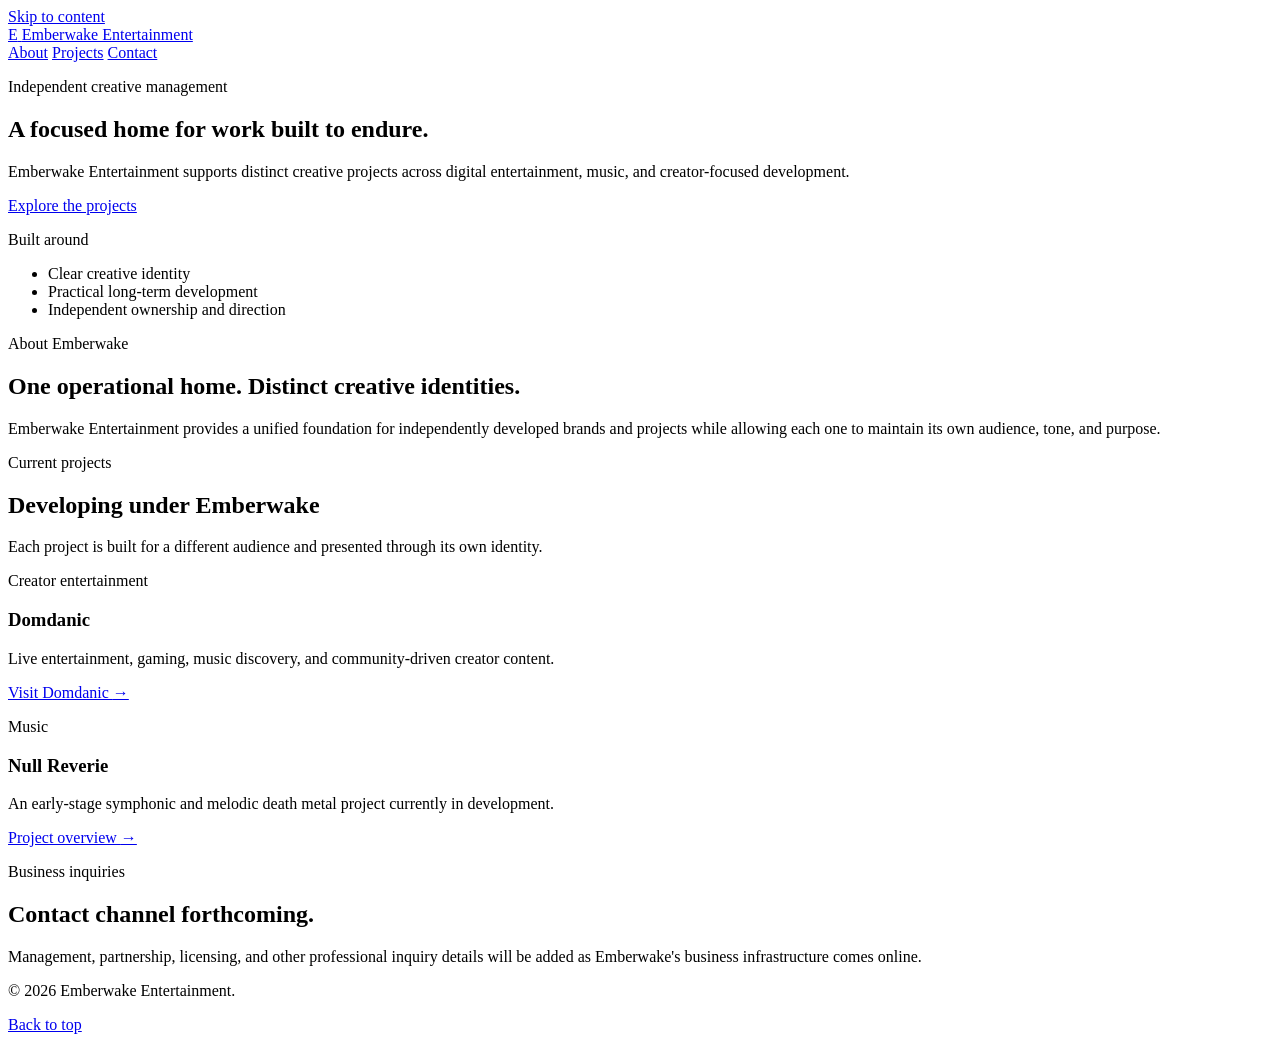
==== index.html @ 632dcb49 "Add Emberwake homepage" ====
<!doctype html>
<html lang="en">
<head>
  <meta charset="utf-8">
  <meta name="viewport" content="width=device-width, initial-scale=1">
  <meta name="description" content="Emberwake Entertainment is an independent home for creator-led entertainment, music, and practical creative projects.">
  <meta name="robots" content="noindex, nofollow">
  <title>Emberwake Entertainment</title>
  <link rel="stylesheet" href="./styles.css">
</head>
<body>
  <a class="skip-link" href="#main-content">Skip to content</a>

  <header class="site-header">
    <div class="container nav-wrap">
      <a class="brand" href="./" aria-label="Emberwake Entertainment home">
        <span class="brand-mark" aria-hidden="true">E</span>
        <span class="brand-name">Emberwake Entertainment</span>
      </a>

      <nav aria-label="Primary navigation">
        <a href="#about">About</a>
        <a href="#projects">Projects</a>
        <a href="#contact">Contact</a>
      </nav>
    </div>
  </header>

  <main id="main-content">
    <section class="hero">
      <div class="container hero-grid">
        <div class="hero-copy">
          <p class="eyebrow">Independent creative management</p>
          <h1>A focused home for work built to endure.</h1>
          <p class="hero-text">
            Emberwake Entertainment supports distinct creative projects across digital entertainment,
            music, and creator-focused development.
          </p>
          <a class="button button-primary" href="#projects">Explore the projects</a>
        </div>

        <div class="hero-panel" aria-label="Emberwake principles">
          <p class="panel-label">Built around</p>
          <ul class="principles-list">
            <li>Clear creative identity</li>
            <li>Practical long-term development</li>
            <li>Independent ownership and direction</li>
          </ul>
        </div>
      </div>
    </section>

    <section class="section" id="about">
      <div class="container narrow">
        <p class="eyebrow">About Emberwake</p>
        <h2>One operational home. Distinct creative identities.</h2>
        <p class="section-lead">
          Emberwake Entertainment provides a unified foundation for independently developed brands
          and projects while allowing each one to maintain its own audience, tone, and purpose.
        </p>
      </div>
    </section>

    <section class="section section-alt" id="projects">
      <div class="container">
        <div class="section-heading">
          <div>
            <p class="eyebrow">Current projects</p>
            <h2>Developing under Emberwake</h2>
          </div>
          <p>Each project is built for a different audience and presented through its own identity.</p>
        </div>

        <div class="project-grid">
          <article class="project-card">
            <p class="project-type">Creator entertainment</p>
            <h3>Domdanic</h3>
            <p>
              Live entertainment, gaming, music discovery, and community-driven creator content.
            </p>
            <a class="text-link" href="https://domdanic.com">Visit Domdanic <span aria-hidden="true">→</span></a>
          </article>

          <article class="project-card">
            <p class="project-type">Music</p>
            <h3>Null Reverie</h3>
            <p>
              An early-stage symphonic and melodic death metal project currently in development.
            </p>
            <a class="text-link" href="./null-reverie/">Project overview <span aria-hidden="true">→</span></a>
          </article>
        </div>
      </div>
    </section>

    <section class="section contact-section" id="contact">
      <div class="container contact-panel">
        <div>
          <p class="eyebrow">Business inquiries</p>
          <h2>Contact channel forthcoming.</h2>
        </div>
        <p>
          Management, partnership, licensing, and other professional inquiry details will be added
          as Emberwake's business infrastructure comes online.
        </p>
      </div>
    </section>
  </main>

  <footer class="site-footer">
    <div class="container footer-wrap">
      <p>© 2026 Emberwake Entertainment.</p>
      <a href="#main-content">Back to top</a>
    </div>
  </footer>
</body>
</html>
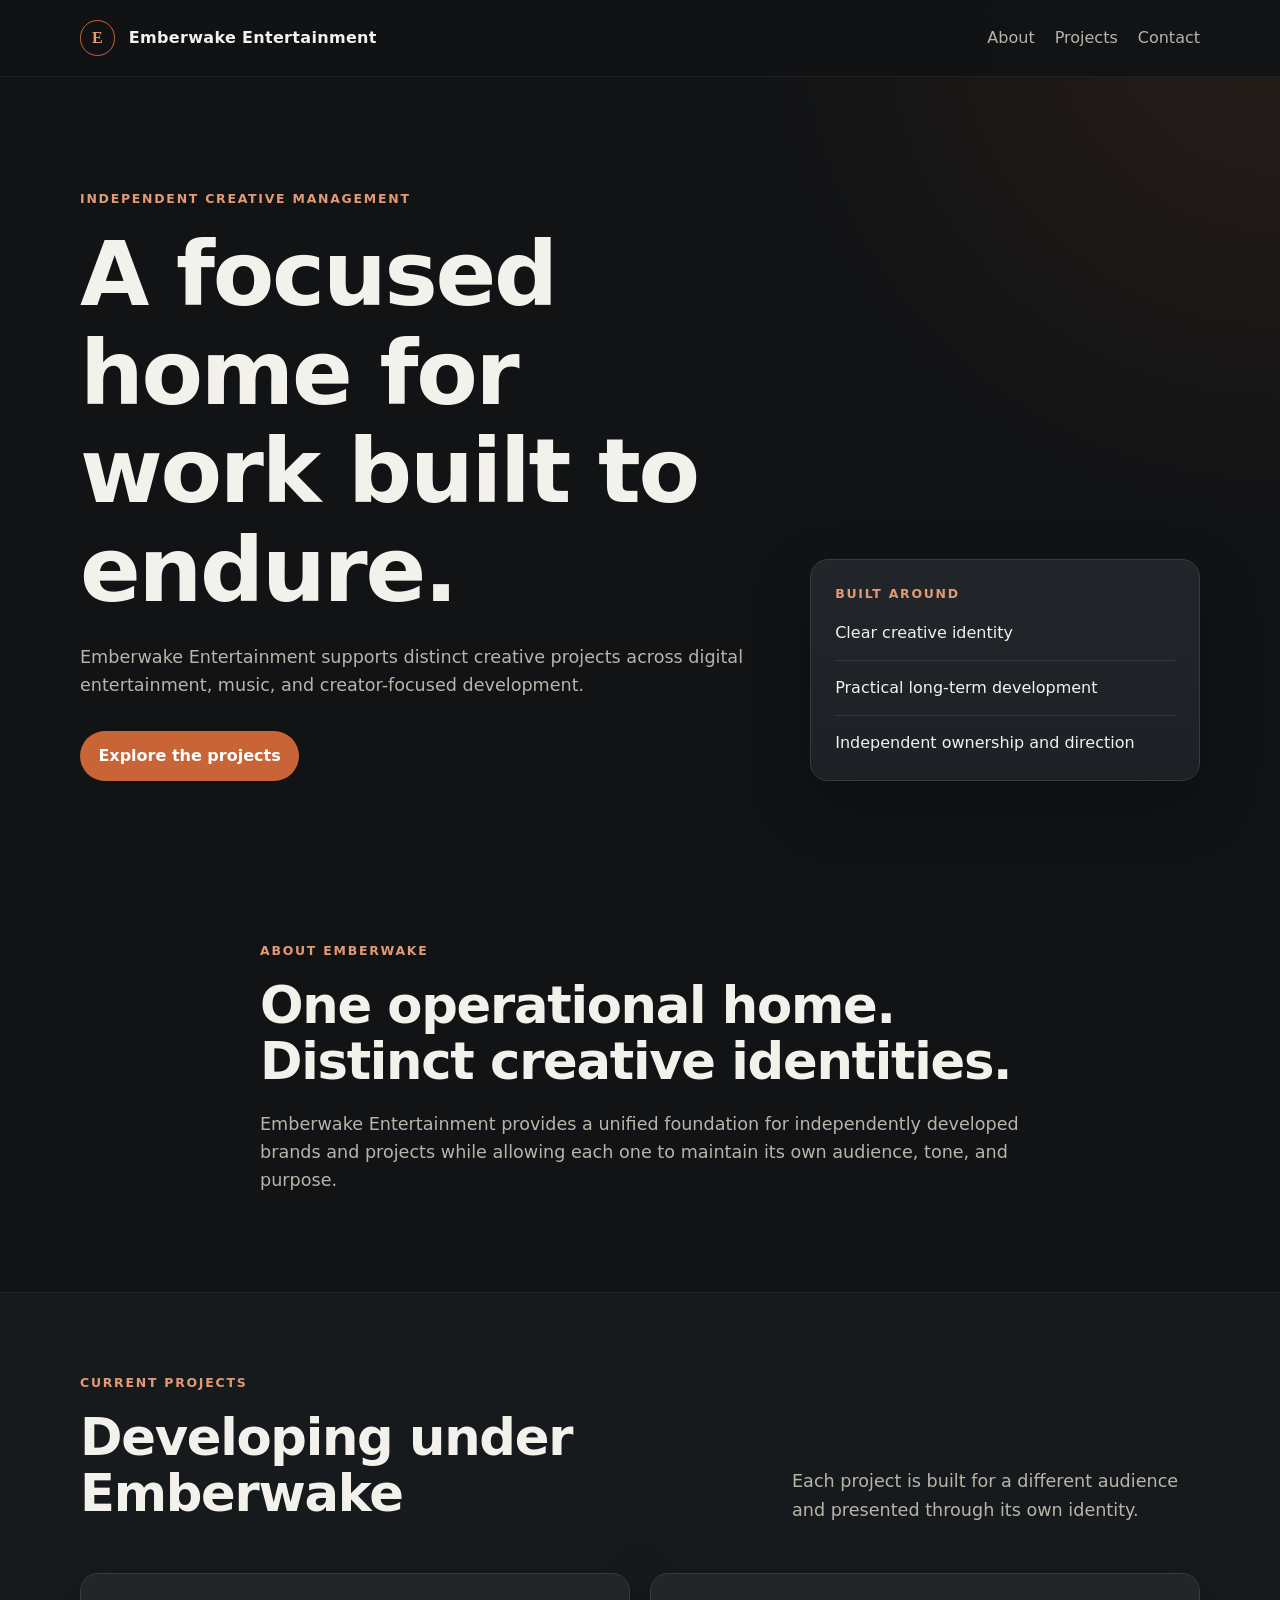
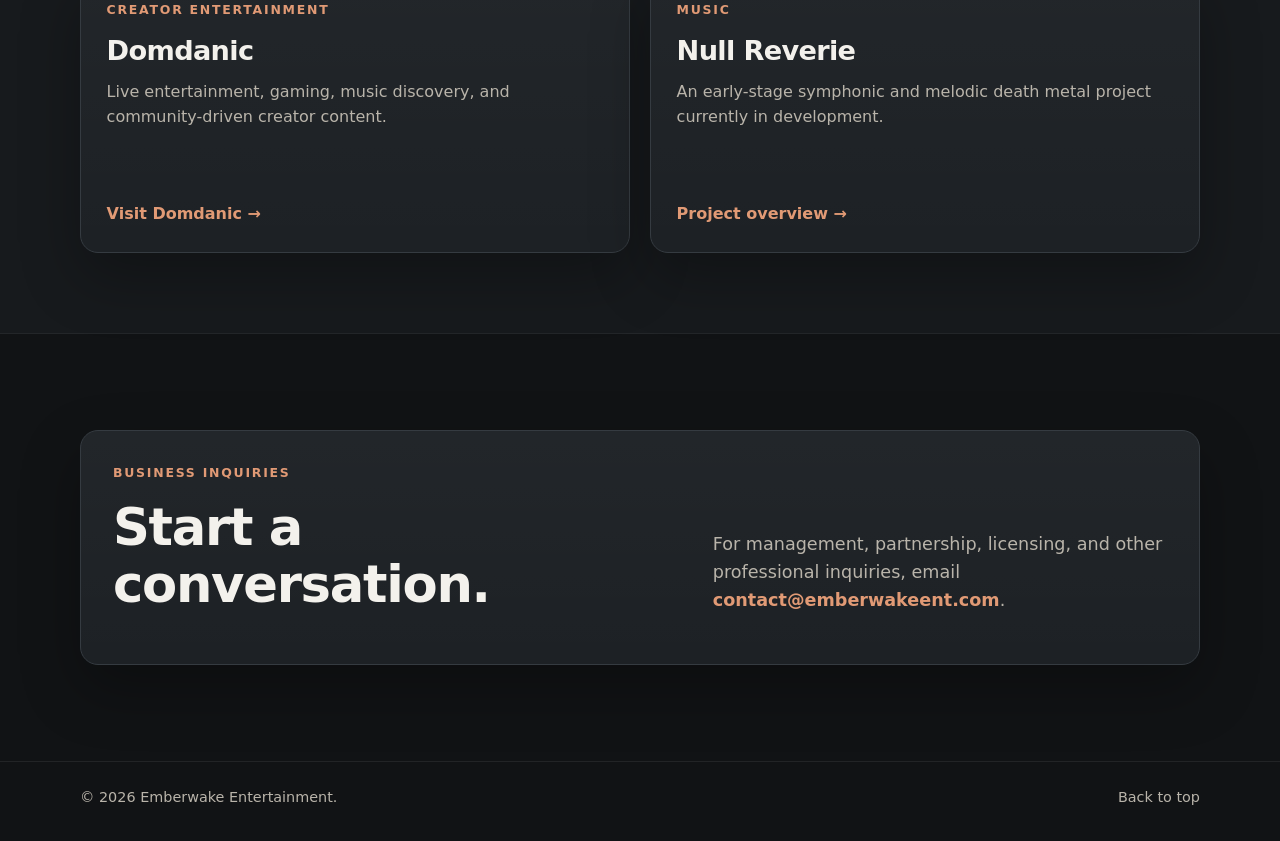
==== commit da359994: "Add Emberwake contact email" ====
--- a/index.html
+++ b/index.html
@@ -97,11 +97,11 @@
       <div class="container contact-panel">
         <div>
           <p class="eyebrow">Business inquiries</p>
-          <h2>Contact channel forthcoming.</h2>
+          <h2>Start a conversation.</h2>
         </div>
         <p>
-          Management, partnership, licensing, and other professional inquiry details will be added
-          as Emberwake's business infrastructure comes online.
+          For management, partnership, licensing, and other professional inquiries, email
+          <a class="text-link" href="mailto:contact@emberwakeent.com">contact@emberwakeent.com</a>.
         </p>
       </div>
     </section>
--- a/styles.css
+++ b/styles.css
@@ -0,0 +1,365 @@
+:root {
+  color-scheme: dark;
+  --bg: #111315;
+  --bg-soft: #171a1d;
+  --panel: #1d2125;
+  --panel-strong: #22272c;
+  --text: #f3f1ec;
+  --muted: #b9b4aa;
+  --line: #353b41;
+  --accent: #c86436;
+  --accent-soft: #e19a75;
+  --max-width: 1120px;
+  --radius: 18px;
+  --shadow: 0 24px 60px rgba(0, 0, 0, 0.28);
+}
+
+* {
+  box-sizing: border-box;
+}
+
+html {
+  scroll-behavior: smooth;
+}
+
+body {
+  margin: 0;
+  background:
+    radial-gradient(circle at top right, rgba(200, 100, 54, 0.12), transparent 34rem),
+    var(--bg);
+  color: var(--text);
+  font-family: Inter, ui-sans-serif, system-ui, -apple-system, BlinkMacSystemFont, "Segoe UI", sans-serif;
+  line-height: 1.6;
+}
+
+a {
+  color: inherit;
+}
+
+.skip-link {
+  position: fixed;
+  top: 1rem;
+  left: 1rem;
+  z-index: 100;
+  padding: 0.7rem 1rem;
+  background: var(--text);
+  color: var(--bg);
+  border-radius: 999px;
+  transform: translateY(-200%);
+}
+
+.skip-link:focus {
+  transform: translateY(0);
+}
+
+.container {
+  width: min(calc(100% - 2rem), var(--max-width));
+  margin-inline: auto;
+}
+
+.narrow {
+  max-width: 760px;
+}
+
+.site-header {
+  position: sticky;
+  top: 0;
+  z-index: 20;
+  background: rgba(17, 19, 21, 0.88);
+  border-bottom: 1px solid rgba(255, 255, 255, 0.06);
+  backdrop-filter: blur(16px);
+}
+
+.nav-wrap {
+  display: flex;
+  align-items: center;
+  justify-content: space-between;
+  gap: 1.5rem;
+  min-height: 76px;
+}
+
+.brand {
+  display: inline-flex;
+  align-items: center;
+  gap: 0.85rem;
+  text-decoration: none;
+  font-weight: 700;
+  letter-spacing: 0.02em;
+}
+
+.brand-mark {
+  display: grid;
+  place-items: center;
+  width: 2.2rem;
+  aspect-ratio: 1;
+  border: 1px solid var(--accent);
+  color: var(--accent-soft);
+  border-radius: 50%;
+  font-family: Georgia, serif;
+}
+
+nav {
+  display: flex;
+  gap: 1.25rem;
+}
+
+nav a,
+.footer-wrap a {
+  color: var(--muted);
+  text-decoration: none;
+}
+
+nav a:hover,
+nav a:focus-visible,
+.footer-wrap a:hover,
+.footer-wrap a:focus-visible {
+  color: var(--text);
+}
+
+.hero {
+  padding: 7rem 0 5rem;
+}
+
+.hero-grid {
+  display: grid;
+  grid-template-columns: minmax(0, 1.4fr) minmax(280px, 0.8fr);
+  gap: 3rem;
+  align-items: end;
+}
+
+.eyebrow,
+.project-type,
+.panel-label {
+  margin: 0 0 1rem;
+  color: var(--accent-soft);
+  font-size: 0.78rem;
+  font-weight: 800;
+  letter-spacing: 0.14em;
+  text-transform: uppercase;
+}
+
+h1,
+h2,
+h3,
+p {
+  margin-top: 0;
+}
+
+h1,
+h2,
+h3 {
+  line-height: 1.1;
+  letter-spacing: -0.025em;
+}
+
+h1 {
+  max-width: 820px;
+  margin-bottom: 1.5rem;
+  font-size: clamp(3rem, 7vw, 6.4rem);
+}
+
+h2 {
+  margin-bottom: 1.25rem;
+  font-size: clamp(2rem, 4vw, 3.6rem);
+}
+
+h3 {
+  margin-bottom: 0.8rem;
+  font-size: 1.7rem;
+}
+
+.hero-text,
+.section-lead,
+.section-heading > p,
+.contact-panel > p {
+  color: var(--muted);
+  font-size: 1.1rem;
+}
+
+.hero-text {
+  max-width: 700px;
+  margin-bottom: 2rem;
+}
+
+.button {
+  display: inline-flex;
+  align-items: center;
+  justify-content: center;
+  min-height: 48px;
+  padding: 0.75rem 1.15rem;
+  border-radius: 999px;
+  text-decoration: none;
+  font-weight: 800;
+}
+
+.button-primary {
+  background: var(--accent);
+  color: #fff;
+}
+
+.button-primary:hover,
+.button-primary:focus-visible {
+  background: #db7445;
+}
+
+.hero-panel,
+.project-card,
+.contact-panel {
+  border: 1px solid var(--line);
+  background: linear-gradient(180deg, rgba(255,255,255,0.025), transparent), var(--panel);
+  box-shadow: var(--shadow);
+}
+
+.hero-panel {
+  padding: 1.5rem;
+  border-radius: var(--radius);
+}
+
+.principles-list {
+  display: grid;
+  gap: 0.9rem;
+  margin: 0;
+  padding: 0;
+  list-style: none;
+}
+
+.principles-list li {
+  padding-top: 0.9rem;
+  border-top: 1px solid var(--line);
+}
+
+.principles-list li:first-child {
+  padding-top: 0;
+  border-top: 0;
+}
+
+.section {
+  padding: 5rem 0;
+}
+
+.section-alt {
+  background: var(--bg-soft);
+  border-block: 1px solid rgba(255, 255, 255, 0.05);
+}
+
+.section-heading {
+  display: grid;
+  grid-template-columns: minmax(0, 1fr) minmax(260px, 0.6fr);
+  gap: 2rem;
+  align-items: end;
+  margin-bottom: 2rem;
+}
+
+.project-grid {
+  display: grid;
+  grid-template-columns: repeat(2, minmax(0, 1fr));
+  gap: 1.25rem;
+}
+
+.project-card {
+  display: flex;
+  flex-direction: column;
+  min-height: 280px;
+  padding: 1.6rem;
+  border-radius: var(--radius);
+}
+
+.project-card p:not(.project-type) {
+  color: var(--muted);
+}
+
+.text-link {
+  margin-top: auto;
+  color: var(--accent-soft);
+  font-weight: 800;
+  text-decoration: none;
+}
+
+.text-link:hover,
+.text-link:focus-visible {
+  color: var(--text);
+}
+
+.contact-section {
+  padding-top: 6rem;
+  padding-bottom: 6rem;
+}
+
+.contact-panel {
+  display: grid;
+  grid-template-columns: minmax(0, 1fr) minmax(280px, 0.8fr);
+  gap: 2rem;
+  align-items: end;
+  padding: 2rem;
+  border-radius: var(--radius);
+}
+
+.site-footer {
+  border-top: 1px solid rgba(255, 255, 255, 0.07);
+}
+
+.footer-wrap {
+  display: flex;
+  justify-content: space-between;
+  gap: 1rem;
+  padding: 1.5rem 0 2rem;
+  color: var(--muted);
+  font-size: 0.9rem;
+}
+
+.footer-wrap p {
+  margin: 0;
+}
+
+@media (max-width: 760px) {
+  .nav-wrap {
+    align-items: flex-start;
+    flex-direction: column;
+    padding: 1rem 0;
+  }
+
+  nav {
+    width: 100%;
+    justify-content: space-between;
+  }
+
+  .hero {
+    padding-top: 4.5rem;
+  }
+
+  .hero-grid,
+  .section-heading,
+  .contact-panel,
+  .project-grid {
+    grid-template-columns: 1fr;
+  }
+
+  .hero-grid,
+  .section-heading,
+  .contact-panel {
+    gap: 1.5rem;
+  }
+
+  .project-card {
+    min-height: 240px;
+  }
+}
+
+@media (max-width: 480px) {
+  .brand-name {
+    font-size: 0.95rem;
+  }
+
+  nav {
+    gap: 0.6rem;
+    font-size: 0.9rem;
+  }
+
+  h1 {
+    font-size: clamp(2.8rem, 15vw, 4.2rem);
+  }
+
+  .footer-wrap {
+    flex-direction: column;
+  }
+}
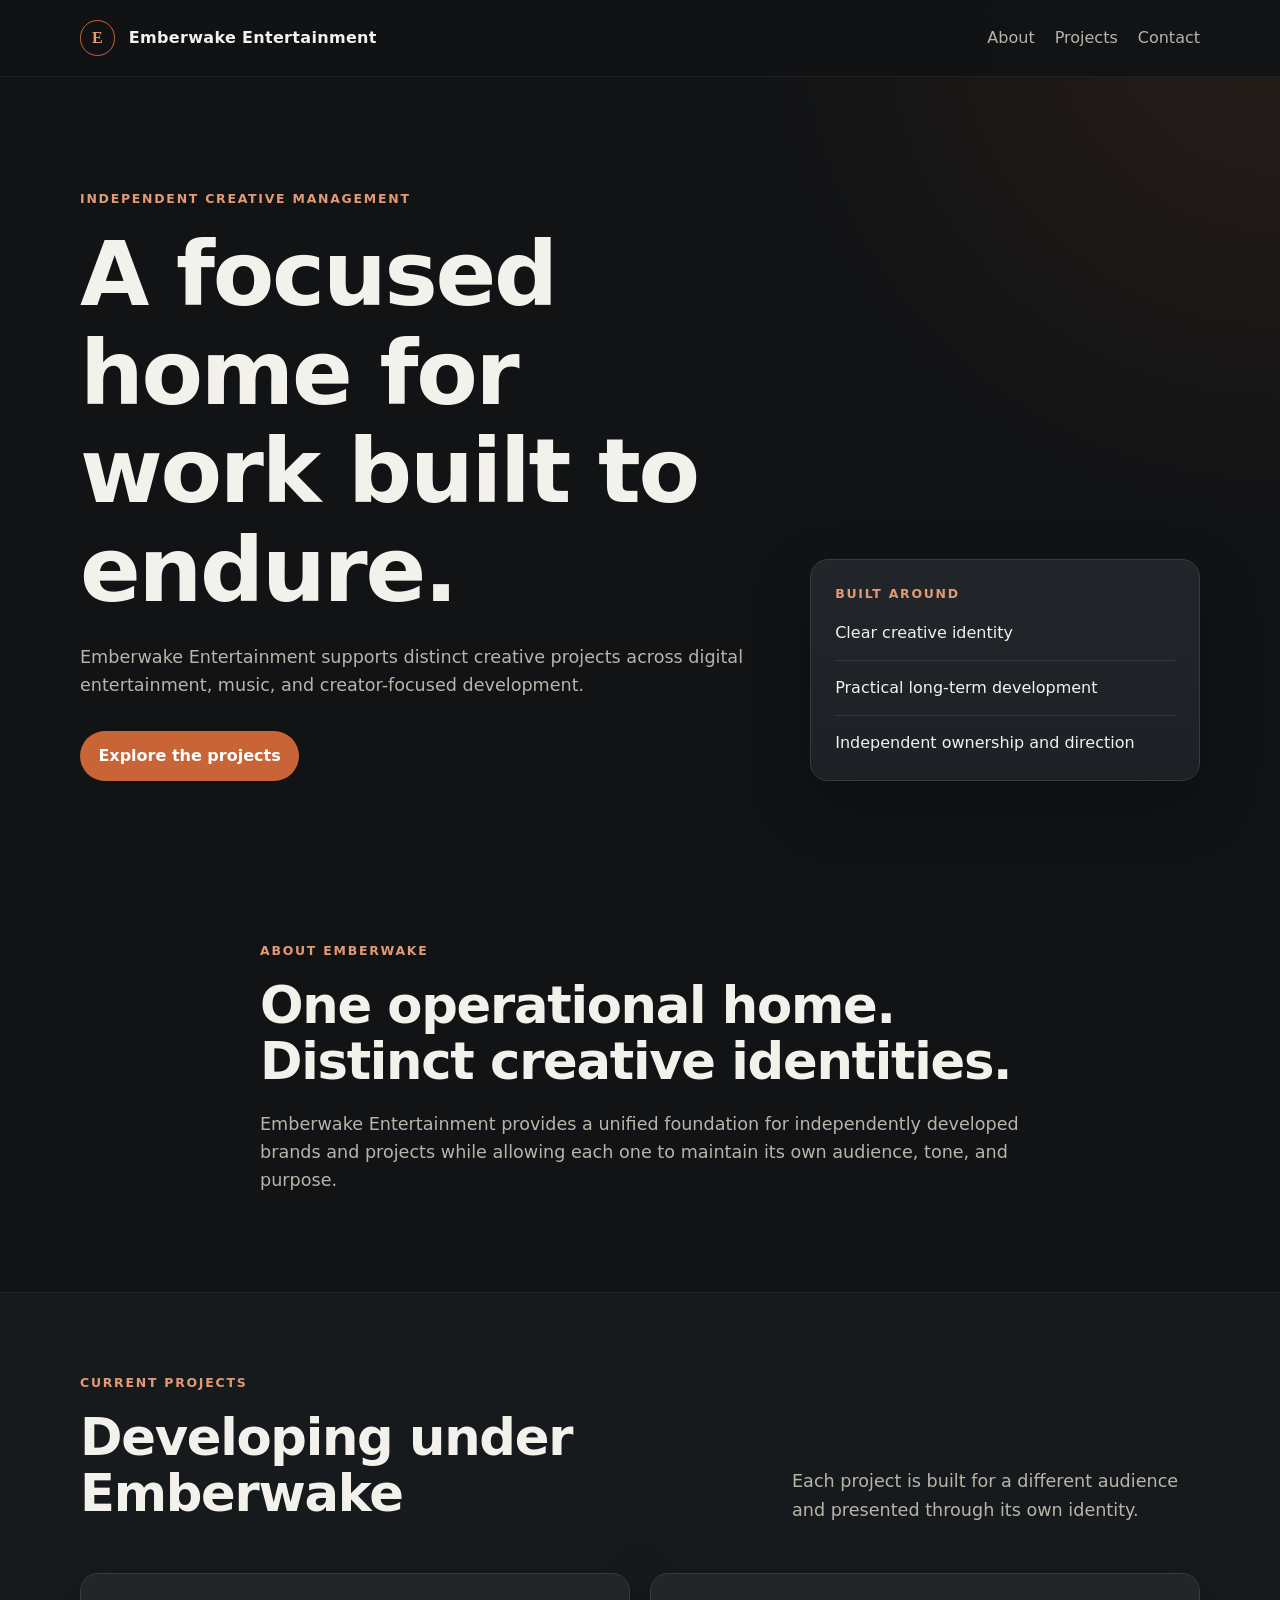
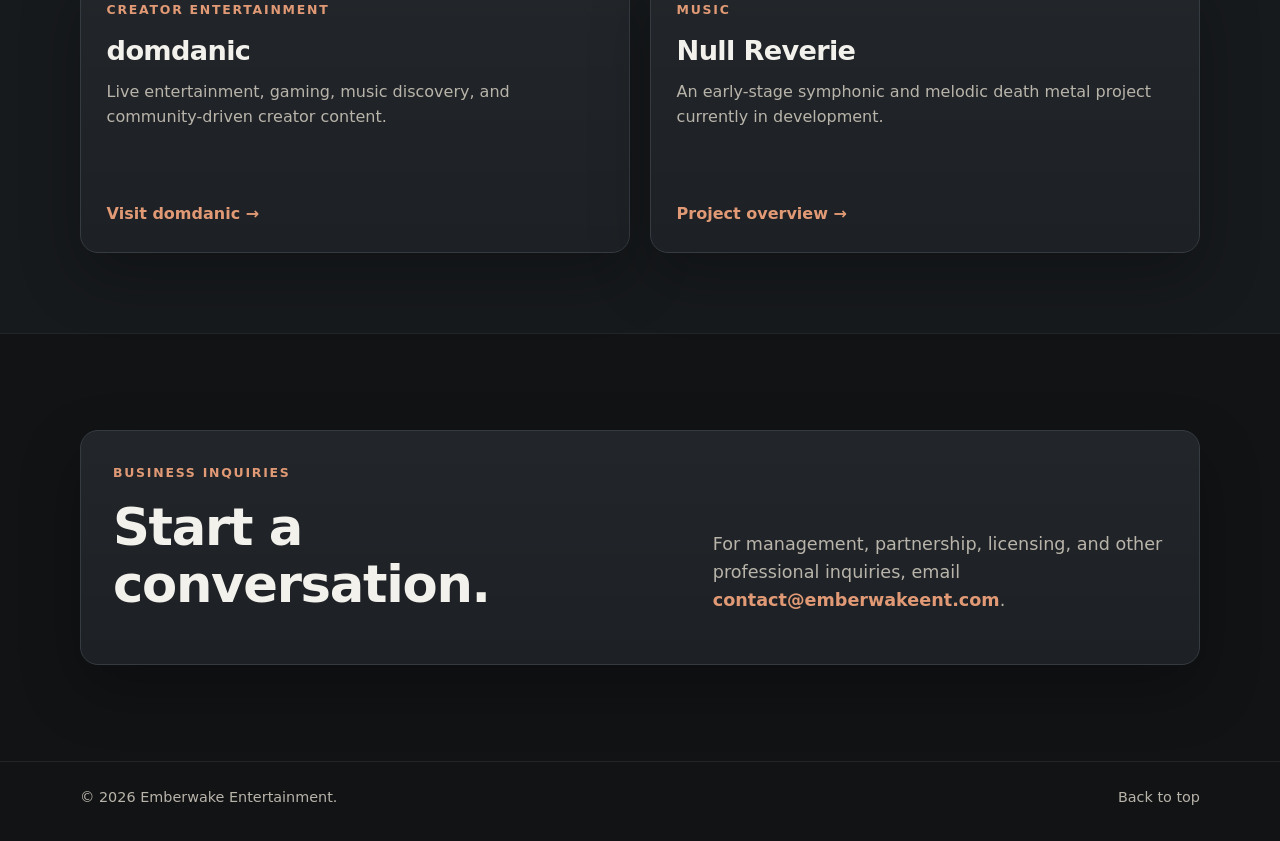
==== commit 29f42b19: "Normalize domdanic project casing" ====
--- a/index.html
+++ b/index.html
@@ -4,7 +4,6 @@
   <meta charset="utf-8">
   <meta name="viewport" content="width=device-width, initial-scale=1">
   <meta name="description" content="Emberwake Entertainment is an independent home for creator-led entertainment, music, and practical creative projects.">
-  <meta name="robots" content="noindex, nofollow">
   <title>Emberwake Entertainment</title>
   <link rel="stylesheet" href="./styles.css">
 </head>
@@ -74,11 +73,11 @@
         <div class="project-grid">
           <article class="project-card">
             <p class="project-type">Creator entertainment</p>
-            <h3>Domdanic</h3>
+            <h3>domdanic</h3>
             <p>
               Live entertainment, gaming, music discovery, and community-driven creator content.
             </p>
-            <a class="text-link" href="https://domdanic.com">Visit Domdanic <span aria-hidden="true">→</span></a>
+            <a class="text-link" href="https://domdanic.com">Visit domdanic <span aria-hidden="true">→</span></a>
           </article>
 
           <article class="project-card">
@@ -114,4 +113,4 @@
     </div>
   </footer>
 </body>
-</html>
+</html>
